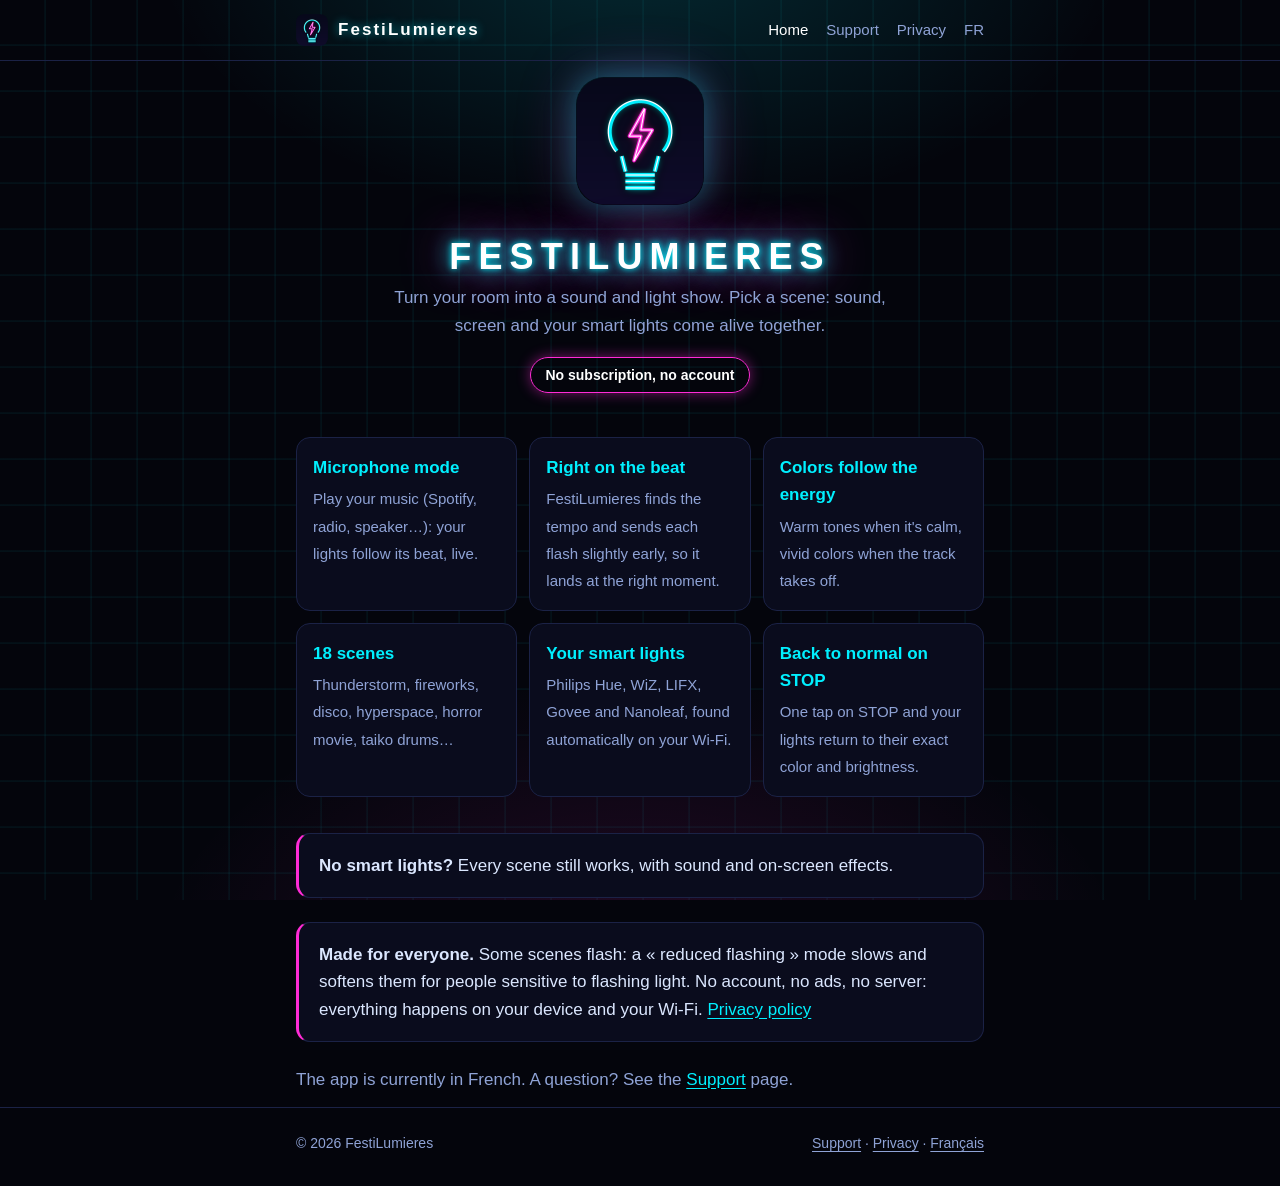
==== en/index.html @ 81c194a7 "feat: site de FestiLumieres (accueil, assistance, confidentialité, FR/EN) Co-Authored-By: Claude Opu" ====
<!doctype html>
<html lang="en">
<head>
  <meta charset="utf-8">
  <meta name="viewport" content="width=device-width, initial-scale=1">
  <title>FestiLumieres - Sound and light at home</title>
  <meta name="description" content="Thunderstorm, fireworks, disco or your own music: sound, screen and your smart lights come alive together. No subscription, no account.">
  <meta name="theme-color" content="#04050c">
  <link rel="icon" type="image/png" href="../favicon.png">
  <link rel="apple-touch-icon" href="../icon.png">
  <link rel="alternate" hreflang="fr" href="../">
  <link rel="stylesheet" href="../style.css">
</head>
<body>
  <header class="site">
    <div class="wrap">
      <a class="brand" href="./"><img src="../favicon.png" alt=""><span>FestiLumieres</span></a>
      <nav>
        <a href="./" aria-current="page">Home</a>
        <a href="support.html">Support</a>
        <a href="privacy.html">Privacy</a>
        <a href="../" lang="fr">FR</a>
      </nav>
    </div>
  </header>

  <main class="wrap">
    <section class="hero">
      <img src="../icon.png" alt="FestiLumieres icon">
      <h1>FESTILUMIERES</h1>
      <p>Turn your room into a sound and light show. Pick a scene: sound, screen and your smart lights come alive together.</p>
      <span class="badge">No subscription, no account</span>
    </section>

    <ul class="features">
      <li><strong>Microphone mode</strong><span>Play your music (Spotify, radio, speaker…): your lights follow its beat, live.</span></li>
      <li><strong>Right on the beat</strong><span>FestiLumieres finds the tempo and sends each flash slightly early, so it lands at the right moment.</span></li>
      <li><strong>Colors follow the energy</strong><span>Warm tones when it's calm, vivid colors when the track takes off.</span></li>
      <li><strong>18 scenes</strong><span>Thunderstorm, fireworks, disco, hyperspace, horror movie, taiko drums…</span></li>
      <li><strong>Your smart lights</strong><span>Philips Hue, WiZ, LIFX, Govee and Nanoleaf, found automatically on your Wi-Fi.</span></li>
      <li><strong>Back to normal on STOP</strong><span>One tap on STOP and your lights return to their exact color and brightness.</span></li>
    </ul>

    <div class="card">
      <p><strong>No smart lights?</strong> Every scene still works, with sound and on-screen effects.</p>
    </div>

    <div class="card">
      <p><strong>Made for everyone.</strong> Some scenes flash: a « reduced flashing » mode slows and softens them for people sensitive to flashing light. No account, no ads, no server: everything happens on your device and your Wi-Fi. <a href="privacy.html">Privacy policy</a></p>
    </div>

    <p class="muted">The app is currently in French. A question? See the <a href="support.html">Support</a> page.</p>
  </main>

  <footer>
    <div class="wrap">
      <span>© 2026 FestiLumieres</span>
      <span><a href="support.html">Support</a> · <a href="privacy.html">Privacy</a> · <a href="../" lang="fr">Français</a></span>
    </div>
  </footer>
</body>
</html>
---- style.css ----
/* FestiLumieres : néon cyan et magenta sur fond de nuit, comme l'application. */
:root {
  --bg: #04050c;
  --surface: #0a0c1d;
  --border: #1b2246;
  --text: #dbe7ff;
  --muted: #8fa3d6;
  --accent: #00f0ff;
  --accent-strong: #7ff8ff;
  --magenta: #ff2bd6;
  color-scheme: dark;
}

* { box-sizing: border-box; }

html { -webkit-text-size-adjust: 100%; }

body {
  margin: 0;
  min-height: 100vh;
  background:
    radial-gradient(700px 420px at 50% -8%, rgba(0, 240, 255, .16), transparent 70%),
    radial-gradient(700px 420px at 50% 108%, rgba(255, 43, 214, .13), transparent 70%),
    linear-gradient(transparent 96%, rgba(0, 240, 255, .05) 97%) 0 0 / 46px 46px,
    linear-gradient(90deg, transparent 96%, rgba(0, 240, 255, .05) 97%) 0 0 / 46px 46px,
    var(--bg);
  background-attachment: fixed;
  color: var(--text);
  font: 17px/1.6 -apple-system, BlinkMacSystemFont, "Segoe UI", Roboto, "Helvetica Neue", Arial, sans-serif;
}

a { color: var(--accent); text-underline-offset: 3px; }
a:hover { color: var(--accent-strong); }

.wrap {
  max-width: 720px;
  margin: 0 auto;
  padding: 0 16px;
}

header.site { border-bottom: 1px solid var(--border); }
header.site .wrap {
  display: flex;
  align-items: center;
  justify-content: space-between;
  gap: 16px;
  padding-top: 14px;
  padding-bottom: 14px;
}
.brand {
  display: flex;
  align-items: center;
  gap: 10px;
  color: #fff;
  font-weight: 800;
  letter-spacing: .12em;
  text-decoration: none;
  text-shadow: 0 0 10px rgba(0, 240, 255, .6);
}
.brand img { width: 32px; height: 32px; border-radius: 8px; }
nav { display: flex; gap: 18px; font-size: 15px; }
nav a { color: var(--muted); text-decoration: none; }
nav a:hover, nav a[aria-current="page"] { color: #fff; }

main { padding: 40px 0 56px; }

.hero { text-align: center; padding: 16px 0 8px; }
.hero img {
  width: 128px;
  height: 128px;
  border-radius: 28px;
  box-shadow: 0 0 30px rgba(0, 240, 255, .35), 0 0 60px rgba(255, 43, 214, .25);
  animation: float 5s ease-in-out infinite;
}
@keyframes float {
  0%, 100% { transform: translateY(0); }
  50% { transform: translateY(-8px); }
}
@media (prefers-reduced-motion: reduce) { .hero img { animation: none; } }
.hero h1 {
  margin: 22px 0 6px;
  font-size: 36px;
  font-weight: 800;
  letter-spacing: .2em;
  line-height: 1.2;
  color: #fff;
  text-shadow: 0 0 6px var(--accent), 0 0 22px var(--accent), 0 0 48px var(--magenta);
}
.hero p { margin: 0 auto; max-width: 500px; color: var(--muted); }
.badge {
  display: inline-block;
  margin-top: 18px;
  padding: 6px 14px;
  border: 1px solid var(--magenta);
  border-radius: 999px;
  color: #fff;
  font-size: 14px;
  font-weight: 600;
  box-shadow: 0 0 14px rgba(255, 43, 214, .45);
}

h1 { font-size: 28px; font-weight: 700; line-height: 1.25; margin: 0 0 8px; color: #fff; }
h2 { font-size: 20px; font-weight: 600; margin: 36px 0 10px; color: #fff; }
h3 { font-size: 17px; margin: 24px 0 6px; }
p, ul { margin: 0 0 14px; }
ul { padding-left: 22px; }
li { margin-bottom: 6px; }
.muted { color: var(--muted); }

.features {
  display: grid;
  grid-template-columns: repeat(auto-fit, minmax(200px, 1fr));
  gap: 12px;
  margin: 36px 0;
  padding: 0;
  list-style: none;
}
.features li {
  margin: 0;
  padding: 16px;
  background: var(--surface);
  border: 1px solid var(--border);
  border-radius: 14px;
}
.features strong { display: block; color: var(--accent); font-weight: 600; margin-bottom: 4px; }
.features span { color: var(--muted); font-size: 15px; }

.card {
  margin: 24px 0;
  padding: 18px 20px;
  background: var(--surface);
  border: 1px solid var(--border);
  border-left: 3px solid var(--magenta);
  border-radius: 14px;
}
.card p:last-child { margin-bottom: 0; }

details {
  border-bottom: 1px solid var(--border);
  padding: 14px 0;
}
summary { cursor: pointer; font-weight: 600; }
details p { margin: 10px 0 0; color: var(--muted); }

footer {
  border-top: 1px solid var(--border);
  padding: 24px 0 32px;
  font-size: 14px;
  color: var(--muted);
}
footer .wrap { display: flex; flex-wrap: wrap; gap: 8px 20px; justify-content: space-between; }
footer a { color: var(--muted); }

@media (max-width: 480px) {
  nav { gap: 12px; font-size: 14px; }
  .brand span { display: none; }
  .hero h1 { font-size: 26px; letter-spacing: .14em; }
}
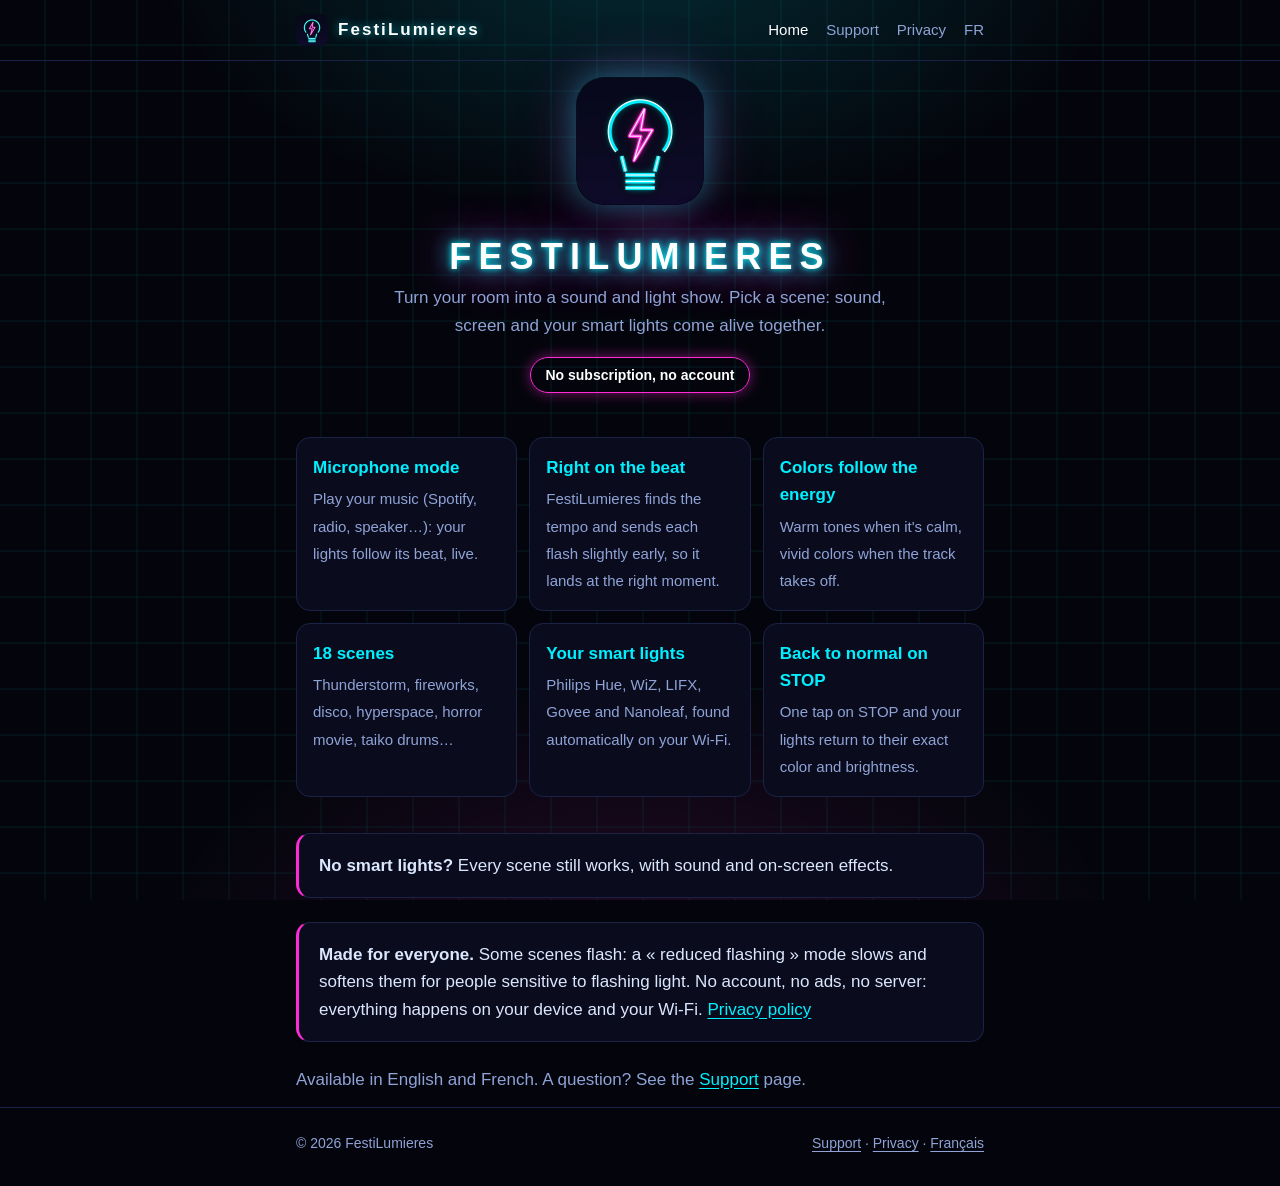
==== commit b70a9f16: "fix: l'appli est aussi en anglais Co-Authored-By: Claude Opus 5.5 <noreply@anthropic.com>" ====
--- a/en/index.html
+++ b/en/index.html
@@ -49,7 +49,7 @@
       <p><strong>Made for everyone.</strong> Some scenes flash: a « reduced flashing » mode slows and softens them for people sensitive to flashing light. No account, no ads, no server: everything happens on your device and your Wi-Fi. <a href="privacy.html">Privacy policy</a></p>
     </div>
 
-    <p class="muted">The app is currently in French. A question? See the <a href="support.html">Support</a> page.</p>
+    <p class="muted">Available in English and French. A question? See the <a href="support.html">Support</a> page.</p>
   </main>
 
   <footer>
